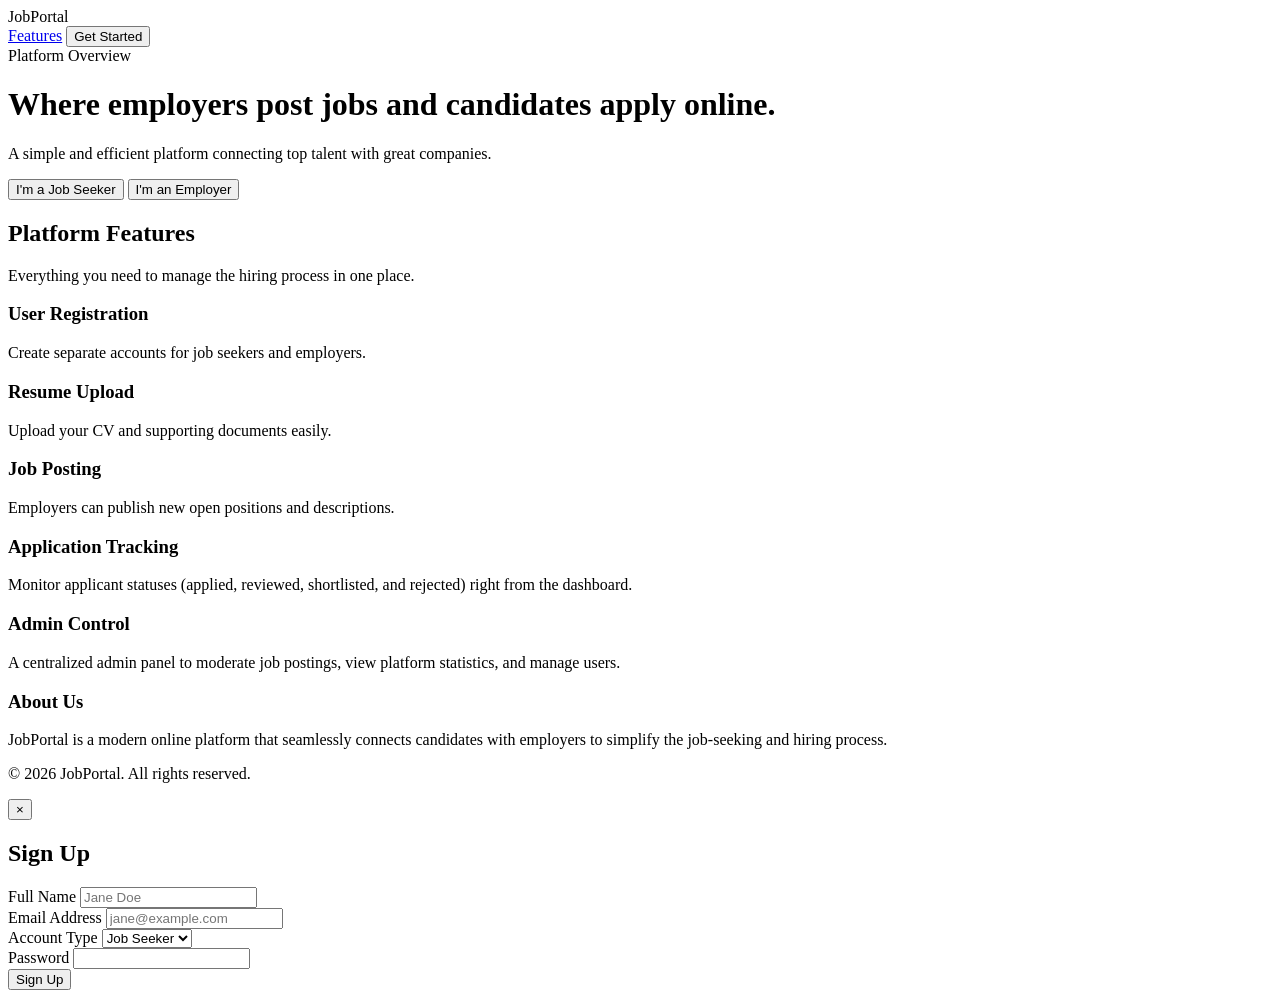
==== index.html @ a7a51ce3 "Add files via upload" ====
<!DOCTYPE html>
<html lang="en">
<head>
    <meta charset="UTF-8">
    <meta name="viewport" content="width=device-width, initial-scale=1.0">
    <title>Job Portal Platform</title>
    <link rel="stylesheet" href="example.css">
</head>
<body>

    <nav class="navbar">
        <div class="nav-container">
            <div class="logo">JobPortal</div>
            <div class="nav-links">
                <a href="#features">Features</a>
                <button class="btn-primary" onclick="openModal()">Get Started</button>
            </div>
        </div>
    </nav>

    <header class="hero">
        <span class="badge">Platform Overview</span>
        <h1>Where employers post jobs and candidates apply online.</h1>
        <p>A simple and efficient platform connecting top talent with great companies.</p>
        <div class="hero-buttons">
            <button class="btn-primary" onclick="openModal('job_seeker')">I'm a Job Seeker</button>
            <button class="btn-secondary" onclick="openModal('employer')">I'm an Employer</button>
        </div>
    </header>

    <section id="features" class="features-section">
        <div class="section-title">
            <h2>Platform Features</h2>
            <p>Everything you need to manage the hiring process in one place.</p>
        </div>

        <div class="features-grid">
            <a href="user regestration.html" style="text-decoration: none; color: inherit;">
            <div class="feature-card">
                <h3>User Registration</h3>
                <p>Create separate accounts for job seekers and employers.</p>
            </div>
            </a>
            <a href="resume.html" style="text-decoration: none; color: inherit;">
            <div class="feature-card">
            <h3>Resume Upload</h3>
            <p>Upload your CV and supporting documents easily.</p>
           </div>
            </a>
           <a href="job posting.html" style="text-decoration: none; color: inherit;">
           <div class="feature-card">
           <h3>Job Posting</h3>
           <p>Employers can publish new open positions and descriptions.</p>
           </div>
           </a>
           <a href="application.html" style="text-decoration: none; color: inherit;">
           <div class="feature-card">
           <h3>Application Tracking</h3>
        <p>Monitor applicant statuses (applied, reviewed, shortlisted, and rejected) right from the dashboard.</p>
            </div>
            </a>
           <a href="admincon.html" style="text-decoration: none; color: inherit;">
           <div class="feature-card">
           <h3>Admin Control</h3>
           <p>A centralized admin panel to moderate job postings, view platform statistics, and manage users.</p>
          </div>
            </a>
            <a href="aboutus.html" style="text-decoration: none; color:inherit ;">
            <div class="feature-card">
                <h3>About Us</h3>
                <p>JobPortal is a modern online platform that seamlessly connects candidates with employers to simplify the job-seeking and hiring process.</p>
            </div>
            </a>
        </div>
    </section>

    <footer>
        <p>&copy; 2026 JobPortal. All rights reserved.</p>
    </footer>

    <div id="authModal" class="modal-overlay">
        <div class="modal-box">
            <button class="close-btn" onclick="closeModal()">&times;</button>
            <h2 id="modalTitle">Sign Up</h2>
            
            <form>
                <div class="form-group">
                    <label>Full Name</label>
                    <input type="text" placeholder="Jane Doe">
                </div>
                <div class="form-group">
                    <label>Email Address</label>
                    <input type="email" placeholder="jane@example.com">
                </div>
                <div class="form-group">
                    <label>Account Type</label>
                    <select id="userRole">
                        <option value="job_seeker">Job Seeker</option>
                        <option value="employer">Employer</option>
                    </select>
                </div>
                <div class="form-group">
                    <label>Password</label>
                    <input type="password" placeholder="">
                </div>
                <button type="button" class="btn-primary full-width" onclick="alert('Account created!')">Sign Up</button>
            </form>
        </div>
    </div>

    <script>
        function openModal(role) {
            const modal = document.getElementById('authModal');
            const select = document.getElementById('userRole');
            
            if (role) {
                select.value = role;
            }
            
            // Show the modal
            modal.style.display = 'flex';
        }

        function closeModal() {
            const modal = document.getElementById('authModal');
            modal.style.display = 'none';
        }
    </script>

</body>
</html>
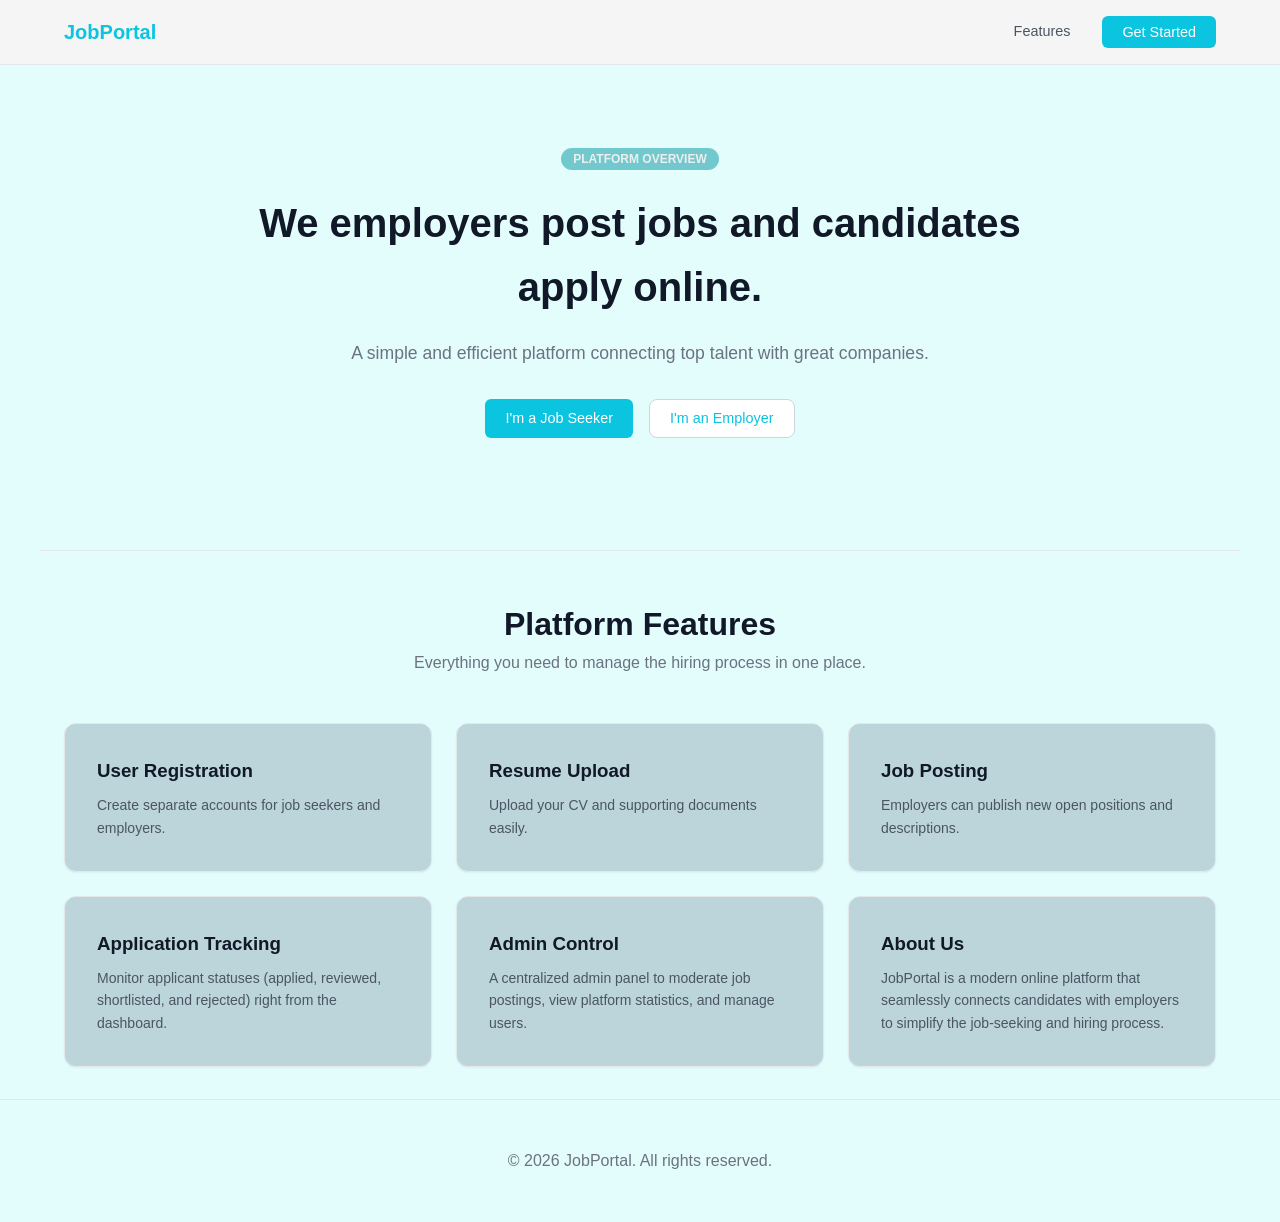
==== commit cb16932c: "just fixed a spelling mistake" ====
--- a/index.html
+++ b/index.html
@@ -20,7 +20,7 @@
 
     <header class="hero">
         <span class="badge">Platform Overview</span>
-        <h1>Where employers post jobs and candidates apply online.</h1>
+        <h1>We employers post jobs and candidates apply online.</h1>
         <p>A simple and efficient platform connecting top talent with great companies.</p>
         <div class="hero-buttons">
             <button class="btn-primary" onclick="openModal('job_seeker')">I'm a Job Seeker</button>
@@ -128,4 +128,4 @@
     </script>
 
 </body>
-</html>+</html>
--- a/example.css
+++ b/example.css
@@ -0,0 +1,256 @@
+/* Reset basic elements */
+* {
+    margin: 0;
+    padding: 0;
+    box-sizing: border-box;
+    font-family: 'Segoe UI', Tahoma, Geneva, Verdana, sans-serif;
+}
+
+body {
+    background-color: #E3FDFD;
+    color: #1f2937;
+    line-height: 1.6;
+}
+
+/* Navbar */
+.navbar {
+    background-color: #F5F5F5;
+    border-bottom: 1px solid #e5e7eb;
+    position: sticky;
+    top: 0;
+    z-index: 100;
+}
+
+.nav-container {
+    max-width: 1200px;
+    margin: 0 auto;
+    padding: 1rem 1.5rem;
+    display: flex;
+    justify-content: space-between;
+    align-items: center;
+}
+
+.logo {
+    font-size: 1.25rem;
+    font-weight: bold;
+    color: #0AC4E0;
+}
+
+.nav-links {
+    display: flex;
+    align-items: center;
+    gap: 2rem;
+}
+
+.nav-links a {
+    text-decoration: none;
+    color: #4b5563;
+    font-weight: 500;
+    font-size: 0.9rem;
+    transition: color 0.2s;
+}
+
+.nav-links a:hover {
+    color: #000000;
+}
+
+/* Buttons */
+.btn-primary {
+    background-color: #0AC4E0;
+    color: white;
+    padding: 0.5rem 1.25rem;
+    border: none;
+    border-radius: 6px;
+    font-size: 0.9rem;
+    font-weight: 500;
+    cursor: pointer;
+    transition: background-color 0.2s;
+}
+
+.btn-primary:hover {
+    background-color: #6357df;
+}
+
+.btn-secondary {
+    background-color: #ffffff;
+    color:#0AC4E0;
+    padding: 0.65rem 1.25rem;
+    border: 1px solid #d1d5db;
+    border-radius: 8px;
+    font-size: 0.9rem;
+    font-weight: 500;
+    cursor: pointer;
+    transition: background-color 0.2s;
+}
+
+.btn-secondary:hover {
+    background-color: #f3f4f6;
+}
+
+.full-width {
+    width: 100%;
+    padding: 0.75rem;
+}
+
+/* Hero */
+.hero {
+    max-width: 900px;
+    margin: 0 auto;
+    padding: 5rem 1.5rem 3rem;
+    text-align: center;
+}
+
+.badge {
+    background-color: #71C9CE;
+    color: #EEEEEE;
+    padding: 0.25rem 0.75rem;
+    border-radius: 9999px;
+    font-size: 0.75rem;
+    font-weight: bold;
+    text-transform: uppercase;
+}
+
+.hero h1 {
+    font-size: 2.5rem;
+    font-weight: 800;
+    margin: 1.25rem 0;
+    color: #111827;
+}
+
+.hero p {
+    font-size: 1.1rem;
+    color: #6b7280;
+    margin-bottom: 2rem;
+}
+
+.hero-buttons {
+    display: flex;
+    justify-content: center;
+    gap: 1rem;
+}
+
+/* Features Section */
+.features-section {
+    max-width: 1200px;
+    margin: 4rem auto 2rem;
+    padding: 0 1.5rem;
+    border-top: 1px solid #e5e7eb;
+}
+
+.section-title {
+    text-align: center;
+    margin-bottom: 3rem;
+    padding-top: 3rem;
+}
+
+.section-title h2 {
+    font-size: 2rem;
+    color: #111827;
+}
+
+.section-title p {
+    color: #6b7280;
+}
+
+.features-grid {
+    display: grid;
+    grid-template-columns: repeat(auto-fit, minmax(280px, 1fr));
+    gap: 1.5rem;
+}
+
+.feature-card {
+    background-color: #BBD5DA;
+    padding: 2rem;
+    border: 1px solid #e5e7eb;
+    border-radius: 12px;
+    box-shadow: 0 1px 2px rgba(0,0,0,0.05);
+    transition: transform 0.2s, box-shadow 0.2s;
+}
+
+.feature-card:hover {
+    transform: translateY(-4px);
+    box-shadow: 0 4px 6px -1px rgba(0,0,0,0.05);
+}
+
+.feature-card h3 {
+    color: #111827;
+    margin-bottom: 0.5rem;
+}
+
+.feature-card p {
+    color: #4b5563;
+    font-size: 0.875rem;
+}
+
+/* Footer */
+footer {
+    text-align: center;
+    padding: 3rem 1.5rem;
+    border-top: 1px solid #e5e7eb;
+    color: #6b7280;
+}
+
+/* Modal Overlay */
+.modal-overlay {
+    position: fixed;
+    top: 0;
+    left: 0;
+    right: 0;
+    bottom: 0;
+    background-color: rgba(0, 0, 0, 0.5);
+    display: none;
+    justify-content: center;
+    align-items: center;
+    backdrop-filter: blur(2px);
+}
+
+.modal-box {
+    background-color: white;
+    padding: 2rem;
+    border-radius: 16px;
+    width: 100%;
+    max-width: 400px;
+    position: relative;
+    margin: 1rem;
+    box-shadow: 0 10px 15px rgba(0,0,0,0.1);
+}
+
+.close-btn {
+    position: absolute;
+    top: 1rem;
+    right: 1rem;
+    font-size: 1.5rem;
+    border: none;
+    background: none;
+    cursor: pointer;
+    color: #6b7280;
+}
+
+.close-btn:hover {
+    color: #111827;
+}
+
+.modal-box h2 {
+    margin-bottom: 1.5rem;
+}
+
+.form-group {
+    margin-bottom: 1.25rem;
+}
+
+.form-group label {
+    display: block;
+    font-size: 0.8rem;
+    font-weight: 600;
+    text-transform: uppercase;
+    color: #4b5563;
+    margin-bottom: 0.4rem;
+}
+
+.form-group input, .form-group select {
+    width: 100%;
+    padding: 0.75rem;
+    border: 1px solid #d1d5db;
+    border-radius: 6px;
+    font-size: 0.9rem;
+}
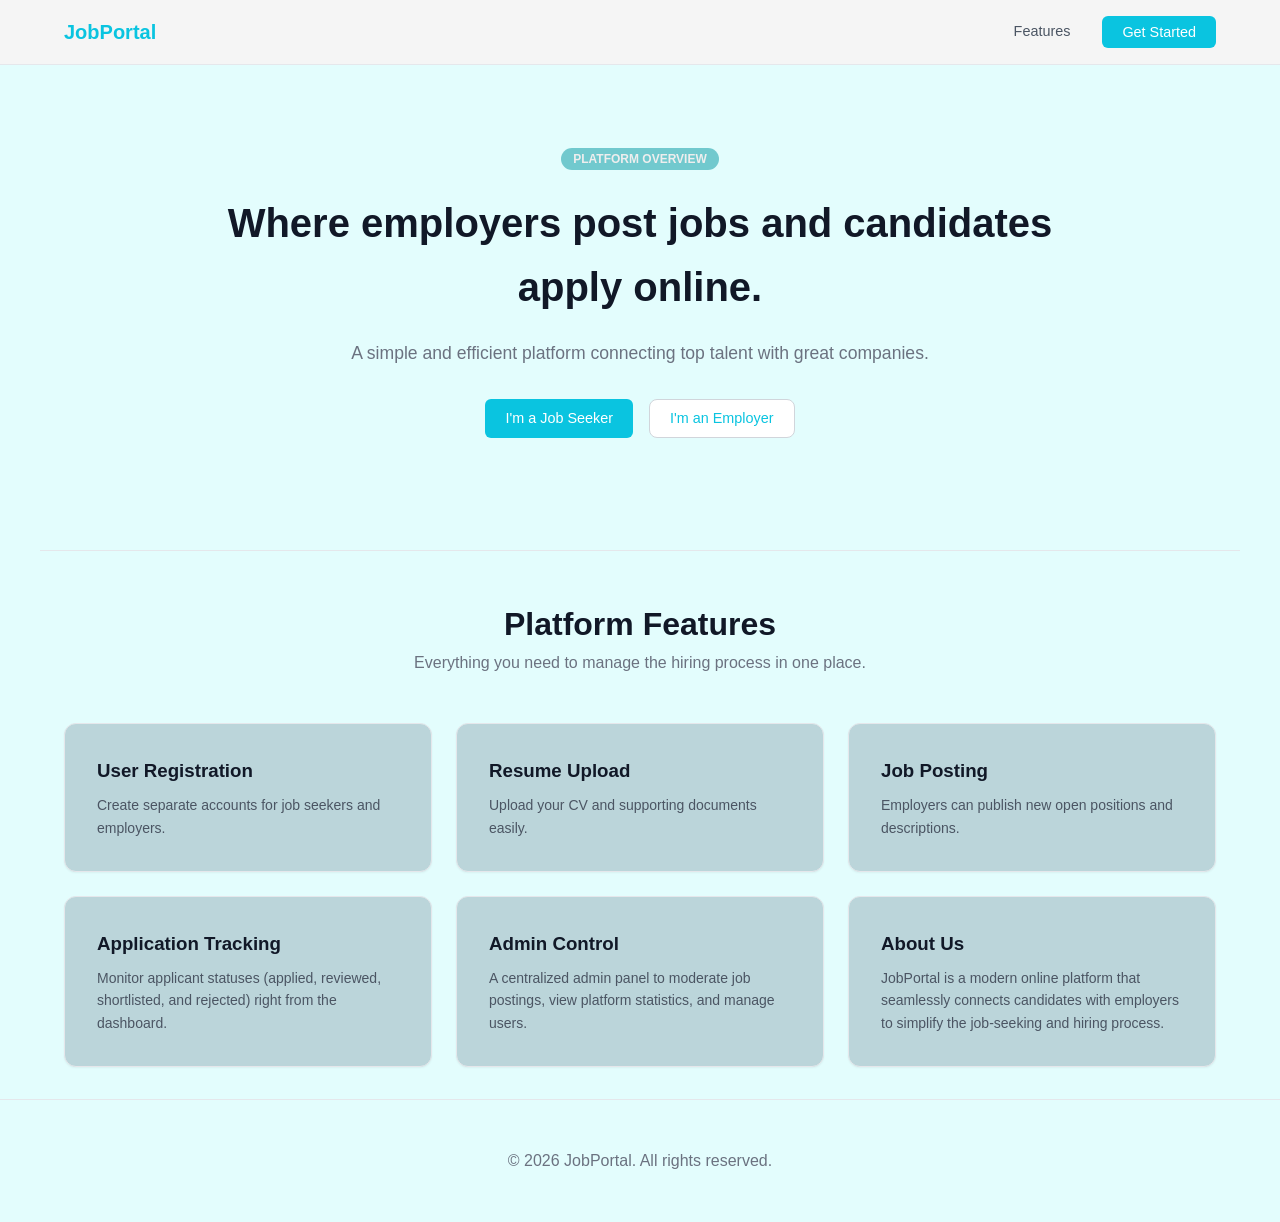
==== commit fdf9dee9: "changed spelling mistake" ====
--- a/index.html
+++ b/index.html
@@ -20,7 +20,7 @@
 
     <header class="hero">
         <span class="badge">Platform Overview</span>
-        <h1>We employers post jobs and candidates apply online.</h1>
+        <h1>Where employers post jobs and candidates apply online.</h1>
         <p>A simple and efficient platform connecting top talent with great companies.</p>
         <div class="hero-buttons">
             <button class="btn-primary" onclick="openModal('job_seeker')">I'm a Job Seeker</button>
